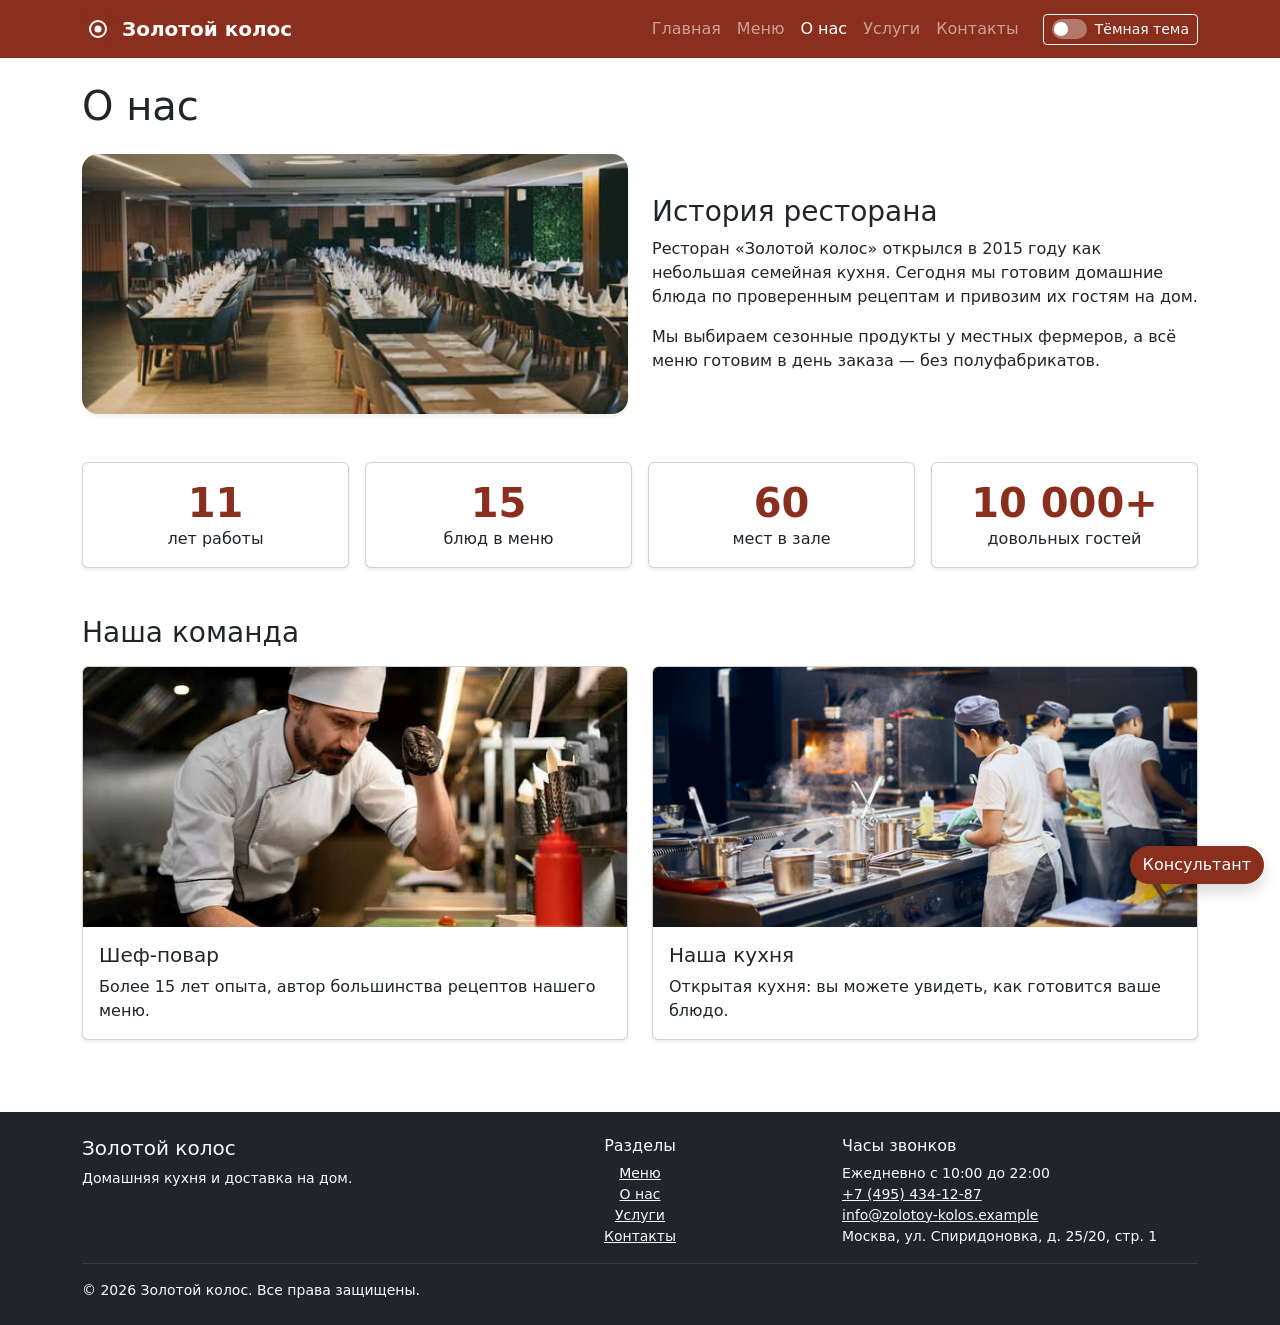
==== about.html @ 7b013c9c "Добавление Фич" ====
<!DOCTYPE html>
<html lang="ru">
<head>
  <meta charset="UTF-8">
  <meta name="viewport" content="width=device-width, initial-scale=1.0">
  <meta name="description" content="О нас — ресторан «Золотой колос»: меню и доставка на дом.">
  <title>О нас — Золотой колос</title>
  <link rel="icon" href="images/favicon.svg" type="image/svg+xml">
  <script>try{var t=localStorage.getItem("restaurant-theme");if(t)document.documentElement.setAttribute("data-bs-theme",t);}catch(e){}</script>
  <link href="https://cdn.jsdelivr.net/npm/bootstrap@5.3.3/dist/css/bootstrap.min.css" rel="stylesheet">
  <link rel="stylesheet" href="css/custom.css">
</head>
<body class="d-flex flex-column min-vh-100">
  <a class="visually-hidden-focusable position-absolute p-2 bg-white" href="#main">Перейти к основному содержимому</a>
  <header>
    <nav class="navbar navbar-expand-lg navbar-dark bg-brand sticky-top" aria-label="Основная навигация">
      <div class="container">
        <a class="navbar-brand fw-bold d-flex align-items-center gap-2" href="index.html"><img src="images/favicon.svg" alt="" width="32" height="32">Золотой колос</a>
        <button class="navbar-toggler" type="button" data-bs-toggle="collapse" data-bs-target="#mainNavbar"
                aria-controls="mainNavbar" aria-expanded="false" aria-label="Переключить навигацию">
          <span class="navbar-toggler-icon"></span>
        </button>
        <div class="collapse navbar-collapse" id="mainNavbar">
          <ul class="navbar-nav ms-auto mb-2 mb-lg-0 align-items-lg-center">
          <li class="nav-item"><a class="nav-link" href="index.html">Главная</a></li>
          <li class="nav-item"><a class="nav-link" href="menu.html">Меню</a></li>
          <li class="nav-item"><a class="nav-link active" aria-current="page" href="about.html">О нас</a></li>
          <li class="nav-item"><a class="nav-link" href="services.html">Услуги</a></li>
          <li class="nav-item"><a class="nav-link" href="contacts.html">Контакты</a></li>
          </ul>
          <button type="button" class="btn btn-outline-light btn-sm ms-lg-3 mb-2 mb-lg-0 theme-toggle" id="themeToggle" aria-pressed="false">
            <span class="theme-toggle__track" aria-hidden="true"><span class="theme-toggle__thumb"></span></span>
            <span id="themeLabel">Тёмная тема</span>
          </button>
        </div>
      </div>
    </nav>
  </header>

  <main id="main" class="flex-grow-1">
    <div class="container my-4">
      <h1 class="mb-4">О нас</h1>
      <div class="row g-4 align-items-center mb-5">
        <div class="col-12 col-lg-6"><img class="img-fluid rounded-4 shadow-sm about-img" src="images/about-hall.jpg" alt="Зал ресторана «Золотой колос»" width="800" height="520"></div>
        <div class="col-12 col-lg-6">
          <h2 class="h3">История ресторана</h2>
          <p>Ресторан «Золотой колос» открылся в 2015 году как небольшая семейная кухня. Сегодня мы готовим домашние блюда по проверенным рецептам и привозим их гостям на дом.</p>
          <p class="mb-0">Мы выбираем сезонные продукты у местных фермеров, а всё меню готовим в день заказа — без полуфабрикатов.</p>
        </div>
      </div>

      <div class="row g-3 text-center mb-5" aria-label="Ресторан в цифрах">
        <div class="col-6 col-md-3"><div class="card h-100 shadow-sm p-3"><p class="display-6 fw-bold text-brand mb-0">11</p><p class="mb-0">лет работы</p></div></div>
        <div class="col-6 col-md-3"><div class="card h-100 shadow-sm p-3"><p class="display-6 fw-bold text-brand mb-0">15</p><p class="mb-0">блюд в меню</p></div></div>
        <div class="col-6 col-md-3"><div class="card h-100 shadow-sm p-3"><p class="display-6 fw-bold text-brand mb-0">60</p><p class="mb-0">мест в зале</p></div></div>
        <div class="col-6 col-md-3"><div class="card h-100 shadow-sm p-3"><p class="display-6 fw-bold text-brand mb-0">10 000+</p><p class="mb-0">довольных гостей</p></div></div>
      </div>

      <h2 class="h3 mb-3">Наша команда</h2>
      <div class="row g-4">
        <div class="col-12 col-md-6"><div class="card h-100 shadow-sm overflow-hidden"><img class="card-img-top about-img" src="images/about-chef.jpg" alt="Шеф-повар ресторана" width="800" height="520"><div class="card-body"><h3 class="h5">Шеф-повар</h3><p class="mb-0">Более 15 лет опыта, автор большинства рецептов нашего меню.</p></div></div></div>
        <div class="col-12 col-md-6"><div class="card h-100 shadow-sm overflow-hidden"><img class="card-img-top about-img" src="images/about-kitchen.jpg" alt="Кухня ресторана" width="800" height="520"><div class="card-body"><h3 class="h5">Наша кухня</h3><p class="mb-0">Открытая кухня: вы можете увидеть, как готовится ваше блюдо.</p></div></div></div>
      </div>
    </div>
  </main>

  <footer class="bg-dark text-light py-4 mt-5">
    <div class="container">
      <div class="row g-4 justify-content-center">
        <div class="col-12 col-md-4">
          <h2 class="h5">Золотой колос</h2>
          <p class="small mb-0">Домашняя кухня и доставка на дом.</p>
        </div>
        <div class="col-12 col-md-4">
          <h2 class="h6 text-center">Разделы</h2>
          <ul class="list-unstyled small mb-0 text-center">
            <li><a class="link-light" href="menu.html">Меню</a></li>
            <li><a class="link-light" href="about.html">О нас</a></li>
            <li><a class="link-light" href="services.html">Услуги</a></li>
            <li><a class="link-light" href="contacts.html">Контакты</a></li>
          </ul>
        </div>
        <div class="col-12 col-md-4">
          <h2 class="h6">Часы звонков</h2>
          <address class="small mb-0">
            Ежедневно с 10:00 до 22:00<br>
            <a class="link-light" href="tel:+74954341287">+7 (495) 434-12-87</a><br>
            <a class="link-light" href="mailto:info@zolotoy-kolos.example">info@zolotoy-kolos.example</a><br>
            Москва, ул. Спиридоновка, д. 25/20, стр. 1
          </address>
        </div>
      </div>
      <hr class="border-secondary">
      <p class="small mb-0">© 2026 Золотой колос. Все права защищены.</p>
    </div>
  </footer>

  <div class="toast-container position-fixed bottom-0 start-0 p-3" id="toastBox"></div>

  <button type="button" class="btn btn-brand rounded-circle shadow to-top d-none" id="toTop" aria-label="Наверх">↑</button>

  <div class="chat-widget">
    <section class="card shadow chat-panel d-none" id="chatPanel" aria-labelledby="chatTitle">
      <div class="card-header bg-brand text-white d-flex justify-content-between align-items-center">
        <h2 class="h6 mb-0" id="chatTitle">Чат с консультантом</h2>
        <button type="button" class="btn-close btn-close-white" id="chatClose" aria-label="Закрыть чат"></button>
      </div>
      <div class="card-body chat-body" id="chatBody" aria-live="polite">
        <p class="chat-msg chat-msg--bot">Здравствуйте! Я консультант ресторана. Чем могу помочь?</p>
      </div>
      <form class="card-footer input-group" id="chatForm">
        <label for="chatInput" class="visually-hidden">Сообщение</label>
        <input type="text" class="form-control" id="chatInput" placeholder="Ваше сообщение" autocomplete="off">
        <button class="btn btn-brand" type="submit">Отправить</button>
      </form>
    </section>
    <button type="button" class="btn btn-brand rounded-pill shadow" id="chatToggle" aria-expanded="false" aria-controls="chatPanel">Консультант</button>
  </div>

  <script src="https://cdn.jsdelivr.net/npm/bootstrap@5.3.3/dist/js/bootstrap.bundle.min.js"></script>
  <script src="js/dishes.js"></script>
  <script src="js/main.js"></script>
</body>
</html>
---- css/custom.css ----
/* Минимальные собственные правки поверх Bootstrap (подключается ПОСЛЕ bootstrap.min.css) */
:root {
  --brand: #8a2f1d;
  --brand-dark: #6b2214;
  --brand-soft: #fbeee9;
}


/* Фирменный цвет */
.bg-brand { background-color: var(--brand); }
.btn-brand {
  --bs-btn-color: #fff;
  --bs-btn-bg: var(--brand);
  --bs-btn-border-color: var(--brand);
  --bs-btn-hover-color: #fff;
  --bs-btn-hover-bg: var(--brand-dark);
  --bs-btn-hover-border-color: var(--brand-dark);
  --bs-btn-active-color: #fff;
  --bs-btn-active-bg: var(--brand-dark);
  --bs-btn-active-border-color: var(--brand-dark);
  --bs-btn-focus-shadow-rgb: 138, 47, 29;
}
.btn-outline-brand {
  --bs-btn-color: var(--brand);
  --bs-btn-border-color: var(--brand);
  --bs-btn-hover-color: #fff;
  --bs-btn-hover-bg: var(--brand);
  --bs-btn-hover-border-color: var(--brand);
  --bs-btn-active-color: #fff;
  --bs-btn-active-bg: var(--brand-dark);
  --bs-btn-active-border-color: var(--brand-dark);
  --bs-btn-focus-shadow-rgb: 138, 47, 29;
}

/* Hero */
.hero { background: linear-gradient(135deg, var(--brand) 0%, #b4532a 100%); }
.hero-img { width: 100%; height: auto; aspect-ratio: 3 / 2; object-fit: cover; background: var(--brand-soft); }

/* Изображения: единый размер, не выходят за контейнер */
.dish-img { height: 180px; width: 100%; object-fit: cover; background: var(--brand-soft); }
.adv-img { height: 180px; width: 100%; object-fit: cover; background: var(--brand-soft); }
.cat-img { height: 110px; width: 100%; object-fit: cover; background: var(--brand-soft); }
.modal-img { max-height: 260px; object-fit: cover; background: var(--brand-soft); }
.cart-img { aspect-ratio: 1 / 1; object-fit: cover; background: var(--brand-soft); }
.empty-img { max-width: 240px; width: 60%; height: auto; }

.dish-card { transition: transform .15s ease, box-shadow .15s ease; }
.dish-card:hover { transform: translateY(-3px); box-shadow: var(--bs-box-shadow) !important; }

/* Видимый фокус для клавиатуры */
:focus-visible { outline: 3px solid #0d6efd; outline-offset: 2px; }

@media (prefers-reduced-motion: reduce) {
  .dish-card { transition: none; }
  html { scroll-behavior: auto; }
}

/* ===== Тема: светлая/тёмная (Bootstrap data-bs-theme) ===== */
:root, [data-bs-theme="light"] { --brand-link: #8a2f1d; --brand-soft: #fbeee9; }
[data-bs-theme="dark"] { --brand-link: #f0a58f; --brand-soft: #2d2420; }
body { background-color: var(--bs-body-bg); }
a { color: var(--brand-link); }
a:hover { color: var(--brand-link); filter: brightness(1.15); }
.text-brand { color: var(--brand-link); }
[data-bs-theme="dark"] .btn-outline-brand { --bs-btn-color: #f0a58f; --bs-btn-border-color: #f0a58f; --bs-btn-hover-color: #1a1a1a; --bs-btn-hover-bg: #f0a58f; --bs-btn-hover-border-color: #f0a58f; }
body, .card, .bg-body-tertiary, .form-control, .form-select, .accordion-button, .modal-content, .list-group-item {
  transition: background-color .4s ease, color .4s ease, border-color .4s ease;
}

/* Переключатель темы */
.theme-toggle { display: inline-flex; align-items: center; gap: .5rem; }
.theme-toggle__track { position: relative; width: 2.2rem; height: 1.2rem; border-radius: 1rem; background: rgba(255,255,255,.35); }
.theme-toggle__thumb { position: absolute; top: .15rem; left: .15rem; width: .9rem; height: .9rem; border-radius: 50%; background: #fff; transition: transform .4s ease; }
[data-bs-theme="dark"] .theme-toggle__thumb { transform: translateX(1rem); }

/* Избранное */
.btn-fav { --bs-btn-color: var(--brand-link); --bs-btn-border-color: var(--bs-border-color); --bs-btn-hover-bg: var(--brand-soft); --bs-btn-hover-border-color: var(--brand-link); --bs-btn-hover-color: var(--brand-link); font-size: 1.1rem; line-height: 1; }
.btn-fav.active { --bs-btn-color: #bf5281; --bs-btn-border-color: #79132e; }
.btn-fav.active {
    color: #ff69b4;
    border-color: #ff69b4;
}
/* Страницы About / Services */
.about-img { width: 100%; height: 260px; object-fit: cover; background: var(--brand-soft); }

/* Кнопка «Наверх» и чат */
.to-top { position: fixed; right: 1rem; bottom: 4.5rem; width: 2.75rem; height: 2.75rem; z-index: 1030; }
.chat-widget { position: fixed; right: 1rem; bottom: 1rem; z-index: 1040; display: flex; flex-direction: column; align-items: flex-end; gap: .5rem; }
.chat-panel { width: min(320px, calc(100vw - 2rem)); }
.chat-body { height: 220px; overflow-y: auto; display: flex; flex-direction: column; gap: .5rem; }
.chat-msg { max-width: 85%; padding: .4rem .7rem; border-radius: .75rem; margin: 0; font-size: .9rem; }
.chat-msg--bot { background: var(--bs-secondary-bg); align-self: flex-start; }
.chat-msg--user { background: var(--brand); color: #fff; align-self: flex-end; }
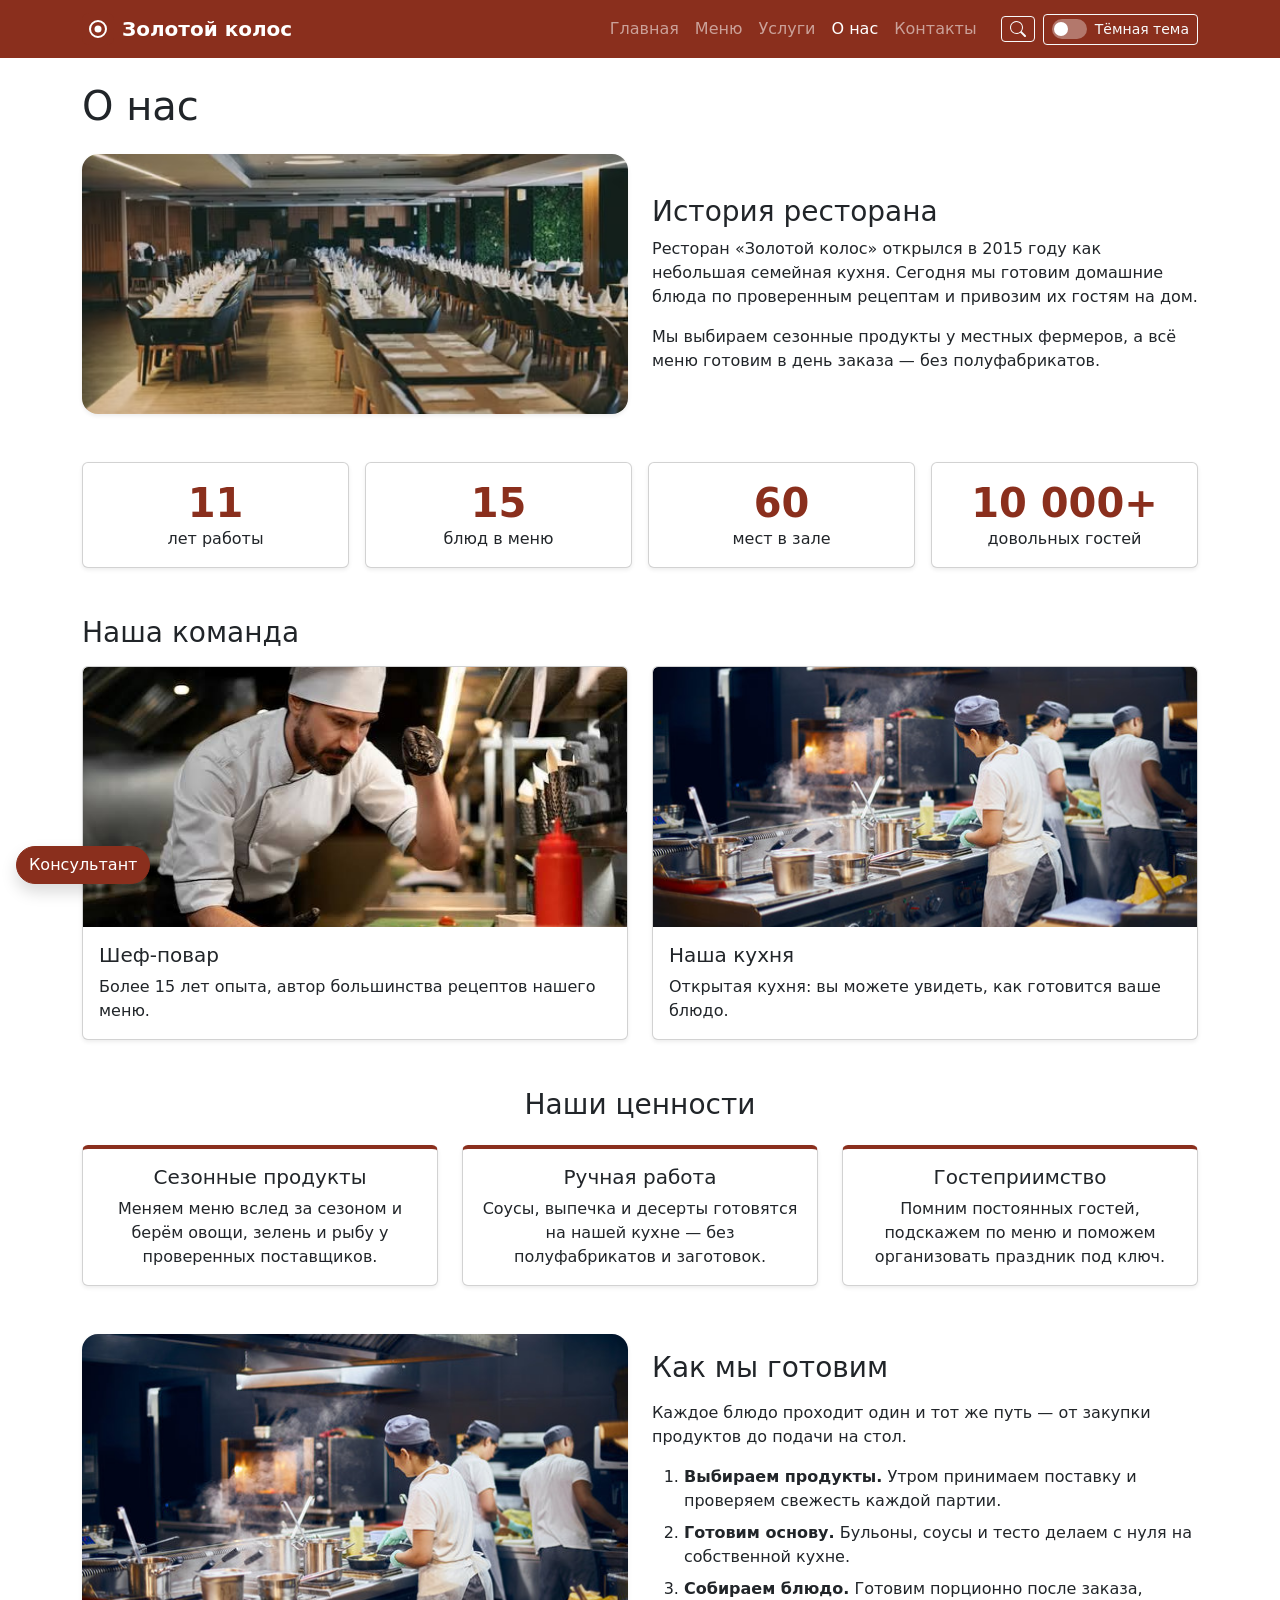
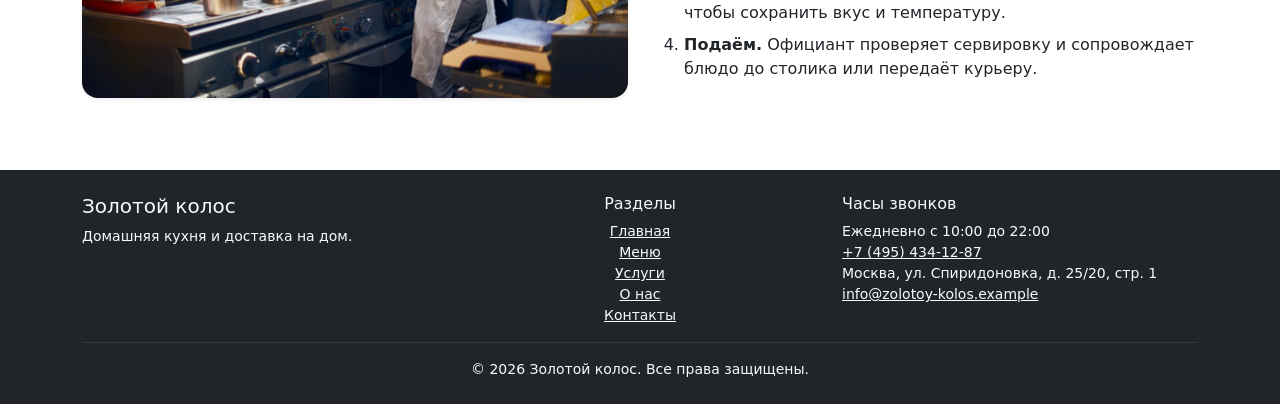
==== commit fe1cdcd6: "kr3 fixxes" ====
--- a/about.html
+++ b/about.html
@@ -6,7 +6,7 @@
   <meta name="description" content="О нас — ресторан «Золотой колос»: меню и доставка на дом.">
   <title>О нас — Золотой колос</title>
   <link rel="icon" href="images/favicon.svg" type="image/svg+xml">
-  <script>try{var t=localStorage.getItem("restaurant-theme");if(t)document.documentElement.setAttribute("data-bs-theme",t);}catch(e){}</script>
+  <script src="js/theme.js"></script>
   <link href="https://cdn.jsdelivr.net/npm/bootstrap@5.3.3/dist/css/bootstrap.min.css" rel="stylesheet">
   <link rel="stylesheet" href="css/custom.css">
 </head>
@@ -24,11 +24,14 @@
           <ul class="navbar-nav ms-auto mb-2 mb-lg-0 align-items-lg-center">
           <li class="nav-item"><a class="nav-link" href="index.html">Главная</a></li>
           <li class="nav-item"><a class="nav-link" href="menu.html">Меню</a></li>
+          <li class="nav-item"><a class="nav-link" href="services.html">Услуги</a></li>
           <li class="nav-item"><a class="nav-link active" aria-current="page" href="about.html">О нас</a></li>
-          <li class="nav-item"><a class="nav-link" href="services.html">Услуги</a></li>
           <li class="nav-item"><a class="nav-link" href="contacts.html">Контакты</a></li>
           </ul>
-          <button type="button" class="btn btn-outline-light btn-sm ms-lg-3 mb-2 mb-lg-0 theme-toggle" id="themeToggle" aria-pressed="false">
+          <a class="btn btn-outline-light btn-sm ms-lg-3 mb-2 mb-lg-0 d-inline-flex align-items-center" href="search.html" aria-label="Поиск по сайту" title="Поиск по сайту">
+            <svg xmlns="http://www.w3.org/2000/svg" width="16" height="16" fill="currentColor" viewBox="0 0 16 16" aria-hidden="true"><path d="M11.742 10.344a6.5 6.5 0 1 0-1.397 1.398h-.001q.044.06.098.115l3.85 3.85a1 1 0 0 0 1.415-1.414l-3.85-3.85a1 1 0 0 0-.115-.1zM12 6.5a5.5 5.5 0 1 1-11 0 5.5 5.5 0 0 1 11 0"/></svg>
+          </a>
+          <button type="button" class="btn btn-outline-light btn-sm ms-lg-2 mb-2 mb-lg-0 theme-toggle" id="themeToggle" aria-pressed="false">
             <span class="theme-toggle__track" aria-hidden="true"><span class="theme-toggle__thumb"></span></span>
             <span id="themeLabel">Тёмная тема</span>
           </button>
@@ -61,6 +64,52 @@
         <div class="col-12 col-md-6"><div class="card h-100 shadow-sm overflow-hidden"><img class="card-img-top about-img" src="images/about-chef.jpg" alt="Шеф-повар ресторана" width="800" height="520"><div class="card-body"><h3 class="h5">Шеф-повар</h3><p class="mb-0">Более 15 лет опыта, автор большинства рецептов нашего меню.</p></div></div></div>
         <div class="col-12 col-md-6"><div class="card h-100 shadow-sm overflow-hidden"><img class="card-img-top about-img" src="images/about-kitchen.jpg" alt="Кухня ресторана" width="800" height="520"><div class="card-body"><h3 class="h5">Наша кухня</h3><p class="mb-0">Открытая кухня: вы можете увидеть, как готовится ваше блюдо.</p></div></div></div>
       </div>
+
+      <section class="mt-5" aria-labelledby="values">
+        <h2 id="values" class="h3 mb-4 text-center">Наши ценности</h2>
+        <div class="row g-4 text-center">
+          <div class="col-12 col-md-4">
+            <div class="card h-100 shadow-sm value-card"><div class="card-body">
+              <h3 class="h5">Сезонные продукты</h3>
+              <p class="mb-0">Меняем меню вслед за сезоном и берём овощи, зелень и рыбу у проверенных поставщиков.</p>
+            </div></div>
+          </div>
+          <div class="col-12 col-md-4">
+            <div class="card h-100 shadow-sm value-card"><div class="card-body">
+              <h3 class="h5">Ручная работа</h3>
+              <p class="mb-0">Соусы, выпечка и десерты готовятся на нашей кухне — без полуфабрикатов и заготовок.</p>
+            </div></div>
+          </div>
+          <div class="col-12 col-md-4">
+            <div class="card h-100 shadow-sm value-card"><div class="card-body">
+              <h3 class="h5">Гостеприимство</h3>
+              <p class="mb-0">Помним постоянных гостей, подскажем по меню и поможем организовать праздник под ключ.</p>
+            </div></div>
+          </div>
+        </div>
+      </section>
+
+      
+
+      <section class="mt-5" aria-labelledby="process">
+        <div class="row g-4 align-items-center">
+          <div class="col-12 col-lg-6">
+            <img class="img-fluid rounded-4 shadow-sm hero-img" src="images/about-kitchen.jpg" alt="Повара на кухне ресторана" width="800" height="520" loading="lazy">
+          </div>
+          <div class="col-12 col-lg-6">
+            <h2 id="process" class="h3 mb-3">Как мы готовим</h2>
+            <p>Каждое блюдо проходит один и тот же путь — от закупки продуктов до подачи на стол.</p>
+            <ol class="mb-0">
+              <li class="mb-2"><strong>Выбираем продукты.</strong> Утром принимаем поставку и проверяем свежесть каждой партии.</li>
+              <li class="mb-2"><strong>Готовим основу.</strong> Бульоны, соусы и тесто делаем с нуля на собственной кухне.</li>
+              <li class="mb-2"><strong>Собираем блюдо.</strong> Готовим порционно после заказа, чтобы сохранить вкус и температуру.</li>
+              <li><strong>Подаём.</strong> Официант проверяет сервировку и сопровождает блюдо до столика или передаёт курьеру.</li>
+            </ol>
+          </div>
+        </div>
+      </section>
+
+      
     </div>
   </main>
 
@@ -74,9 +123,10 @@
         <div class="col-12 col-md-4">
           <h2 class="h6 text-center">Разделы</h2>
           <ul class="list-unstyled small mb-0 text-center">
+            <li><a class="link-light" href="index.html">Главная</a></li>
             <li><a class="link-light" href="menu.html">Меню</a></li>
+            <li><a class="link-light" href="services.html">Услуги</a></li>
             <li><a class="link-light" href="about.html">О нас</a></li>
-            <li><a class="link-light" href="services.html">Услуги</a></li>
             <li><a class="link-light" href="contacts.html">Контакты</a></li>
           </ul>
         </div>
@@ -85,13 +135,13 @@
           <address class="small mb-0">
             Ежедневно с 10:00 до 22:00<br>
             <a class="link-light" href="tel:+74954341287">+7 (495) 434-12-87</a><br>
-            <a class="link-light" href="mailto:info@zolotoy-kolos.example">info@zolotoy-kolos.example</a><br>
-            Москва, ул. Спиридоновка, д. 25/20, стр. 1
+            Москва, ул. Спиридоновка, д. 25/20, стр. 1<br>
+            <a class="link-light" href="mailto:info@zolotoy-kolos.example">info@zolotoy-kolos.example</a>
           </address>
         </div>
       </div>
       <hr class="border-secondary">
-      <p class="small mb-0">© 2026 Золотой колос. Все права защищены.</p>
+      <p class="small mb-0 text-center">© 2026 Золотой колос. Все права защищены.</p>
     </div>
   </footer>
 
--- a/css/custom.css
+++ b/css/custom.css
@@ -53,6 +53,9 @@
 @media (prefers-reduced-motion: reduce) {
   .dish-card { transition: none; }
   html { scroll-behavior: auto; }
+  .theme-toggle__thumb { transition: none; }
+  ::view-transition-old(root),
+  ::view-transition-new(root) { animation: none !important; }
 }
 
 /* ===== Тема: светлая/тёмная (Bootstrap data-bs-theme) ===== */
@@ -64,13 +67,24 @@
 .text-brand { color: var(--brand-link); }
 [data-bs-theme="dark"] .btn-outline-brand { --bs-btn-color: #f0a58f; --bs-btn-border-color: #f0a58f; --bs-btn-hover-color: #1a1a1a; --bs-btn-hover-bg: #f0a58f; --bs-btn-hover-border-color: #f0a58f; }
 body, .card, .bg-body-tertiary, .form-control, .form-select, .accordion-button, .modal-content, .list-group-item {
-  transition: background-color .4s ease, color .4s ease, border-color .4s ease;
+  transition: background-color 1s ease, color 1s ease, border-color 1s ease;
+}
+
+/* Волновой переход темы: круговая волна от кнопки переключателя (View Transitions API) */
+::view-transition-old(root),
+::view-transition-new(root) { animation: none; mix-blend-mode: normal; }
+::view-transition-new(root) {
+  animation: theme-wave 1.15s cubic-bezier(.4, 0, .2, 1) both;
+}
+@keyframes theme-wave {
+  from { clip-path: circle(0 at var(--theme-wave-x, 50%) var(--theme-wave-y, 50%)); }
+  to { clip-path: circle(var(--theme-wave-r, 150vmax) at var(--theme-wave-x, 50%) var(--theme-wave-y, 50%)); }
 }
 
 /* Переключатель темы */
 .theme-toggle { display: inline-flex; align-items: center; gap: .5rem; }
 .theme-toggle__track { position: relative; width: 2.2rem; height: 1.2rem; border-radius: 1rem; background: rgba(255,255,255,.35); }
-.theme-toggle__thumb { position: absolute; top: .15rem; left: .15rem; width: .9rem; height: .9rem; border-radius: 50%; background: #fff; transition: transform .4s ease; }
+.theme-toggle__thumb { position: absolute; top: .15rem; left: .15rem; width: .9rem; height: .9rem; border-radius: 50%; background: #fff; transition: transform .9s cubic-bezier(.4, 0, .2, 1); }
 [data-bs-theme="dark"] .theme-toggle__thumb { transform: translateX(1rem); }
 
 /* Избранное */
@@ -85,9 +99,37 @@
 
 /* Кнопка «Наверх» и чат */
 .to-top { position: fixed; right: 1rem; bottom: 4.5rem; width: 2.75rem; height: 2.75rem; z-index: 1030; }
-.chat-widget { position: fixed; right: 1rem; bottom: 1rem; z-index: 1040; display: flex; flex-direction: column; align-items: flex-end; gap: .5rem; }
+.chat-widget { position: fixed; left: 1rem; bottom: 1rem; z-index: 1040; display: flex; flex-direction: column; align-items: flex-start; gap: .5rem; }
 .chat-panel { width: min(320px, calc(100vw - 2rem)); }
 .chat-body { height: 220px; overflow-y: auto; display: flex; flex-direction: column; gap: .5rem; }
 .chat-msg { max-width: 85%; padding: .4rem .7rem; border-radius: .75rem; margin: 0; font-size: .9rem; }
 .chat-msg--bot { background: var(--bs-secondary-bg); align-self: flex-start; }
 .chat-msg--user { background: var(--brand); color: #fff; align-self: flex-end; }
+
+/* Главная: хиты меню и отзывы */
+.home-hit .dish-img { height: 160px; }
+.review-stars { color: #e0a800; letter-spacing: .12em; }
+.review-card { border-left: .25rem solid var(--brand); }
+
+/* Услуги: якоря карточек из глобального поиска */
+#serviceGrid [id] { scroll-margin-top: 5.5rem; }
+
+/* О нас: ценности и хронология */
+.value-card { border-top: .25rem solid var(--brand); }
+.timeline { position: relative; padding-left: 1.75rem; }
+.timeline::before {
+  content: ""; position: absolute; left: .45rem; top: .35rem; bottom: .35rem;
+  width: 2px; background: var(--bs-border-color);
+}
+.timeline-item { position: relative; padding-bottom: 1.35rem; }
+.timeline-item:last-child { padding-bottom: 0; }
+.timeline-item::before {
+  content: ""; position: absolute; left: -1.56rem; top: .35rem;
+  width: .8rem; height: .8rem; border-radius: 50%;
+  background: var(--brand); box-shadow: 0 0 0 3px var(--brand-soft);
+}
+.timeline-year { font-weight: 700; color: var(--brand-link); }
+
+/* Глобальный поиск */
+.search-group + .search-group { margin-top: 1.75rem; }
+.search-hit mark { padding: 0 .1em; border-radius: .2em; }
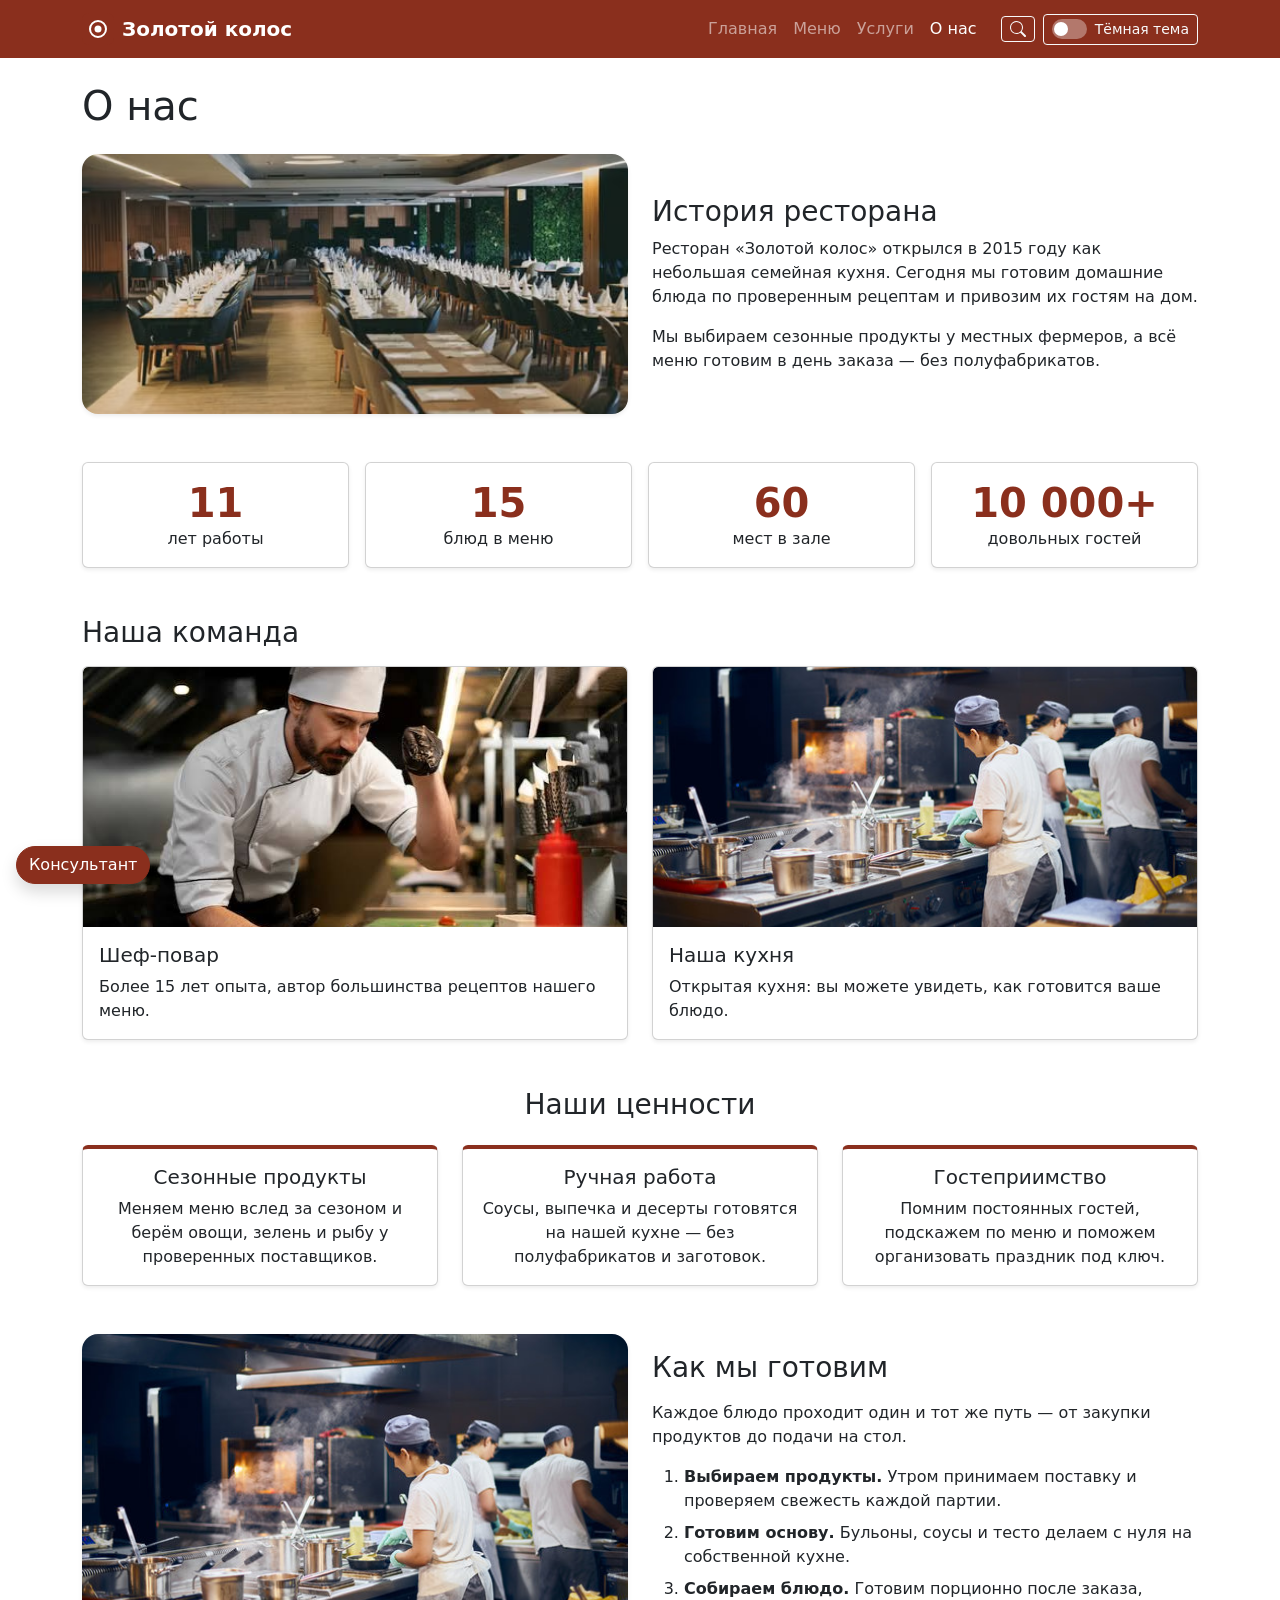
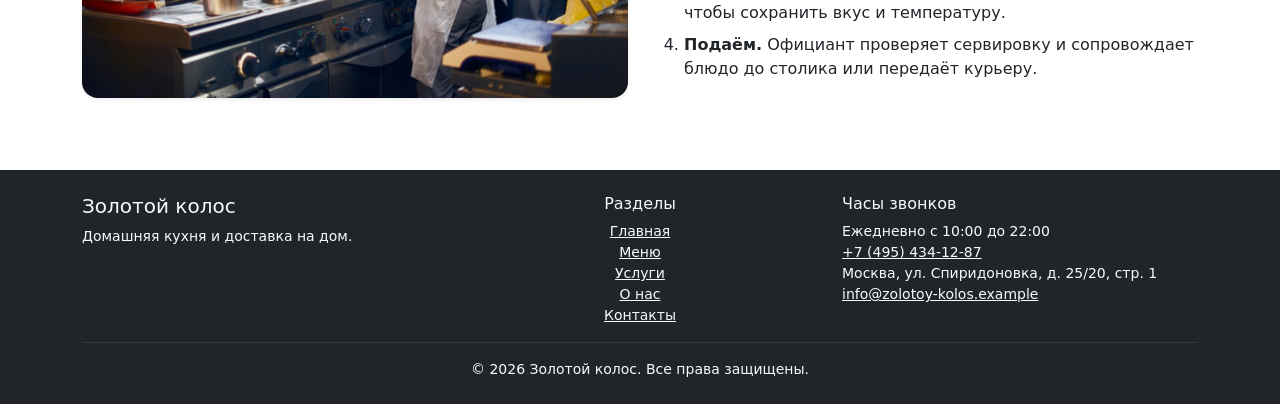
==== commit 8dc3945f: "removed contacts from footer" ====
--- a/about.html
+++ b/about.html
@@ -26,7 +26,6 @@
           <li class="nav-item"><a class="nav-link" href="menu.html">Меню</a></li>
           <li class="nav-item"><a class="nav-link" href="services.html">Услуги</a></li>
           <li class="nav-item"><a class="nav-link active" aria-current="page" href="about.html">О нас</a></li>
-          <li class="nav-item"><a class="nav-link" href="contacts.html">Контакты</a></li>
           </ul>
           <a class="btn btn-outline-light btn-sm ms-lg-3 mb-2 mb-lg-0 d-inline-flex align-items-center" href="search.html" aria-label="Поиск по сайту" title="Поиск по сайту">
             <svg xmlns="http://www.w3.org/2000/svg" width="16" height="16" fill="currentColor" viewBox="0 0 16 16" aria-hidden="true"><path d="M11.742 10.344a6.5 6.5 0 1 0-1.397 1.398h-.001q.044.06.098.115l3.85 3.85a1 1 0 0 0 1.415-1.414l-3.85-3.85a1 1 0 0 0-.115-.1zM12 6.5a5.5 5.5 0 1 1-11 0 5.5 5.5 0 0 1 11 0"/></svg>
@@ -147,7 +146,7 @@
 
   <div class="toast-container position-fixed bottom-0 start-0 p-3" id="toastBox"></div>
 
-  <button type="button" class="btn btn-brand rounded-circle shadow to-top d-none" id="toTop" aria-label="Наверх">↑</button>
+  <button type="button" class="btn btn-brand rounded-circle shadow to-top d-none" id="toTop" aria-label="Наверх">^</button>
 
   <div class="chat-widget">
     <section class="card shadow chat-panel d-none" id="chatPanel" aria-labelledby="chatTitle">
--- a/css/custom.css
+++ b/css/custom.css
@@ -133,3 +133,45 @@
 /* Глобальный поиск */
 .search-group + .search-group { margin-top: 1.75rem; }
 .search-hit mark { padding: 0 .1em; border-radius: .2em; }
+
+/* Кнопка «Наверх» */
+.to-top {
+    position: fixed;
+    right: 1rem;
+    bottom: 4.5rem;
+    width: 2.75rem;
+    height: 2.75rem;
+    z-index: 1030;
+
+    display: flex;
+    align-items: center;
+    justify-content: center;
+
+    font-size: 1.5rem;
+    font-weight: bold;
+
+    border: none;
+    border-radius: 50%;
+    box-shadow: 0 4px 12px rgba(0, 0, 0, 0.25);
+
+    transition: transform 0.2s ease, box-shadow 0.2s ease;
+}
+
+/* Наведение */
+.to-top:hover {
+    transform: translateY(-4px);
+    box-shadow: 0 6px 16px rgba(0, 0, 0, 0.3);
+}
+
+/* Нажатие */
+.to-top:active {
+    transform: translateY(0) scale(0.95);
+}
+
+/* Убираем анимацию для пользователей,
+   предпочитающих уменьшенное движение */
+@media (prefers-reduced-motion: reduce) {
+    .to-top {
+        transition: none;
+    }
+}
